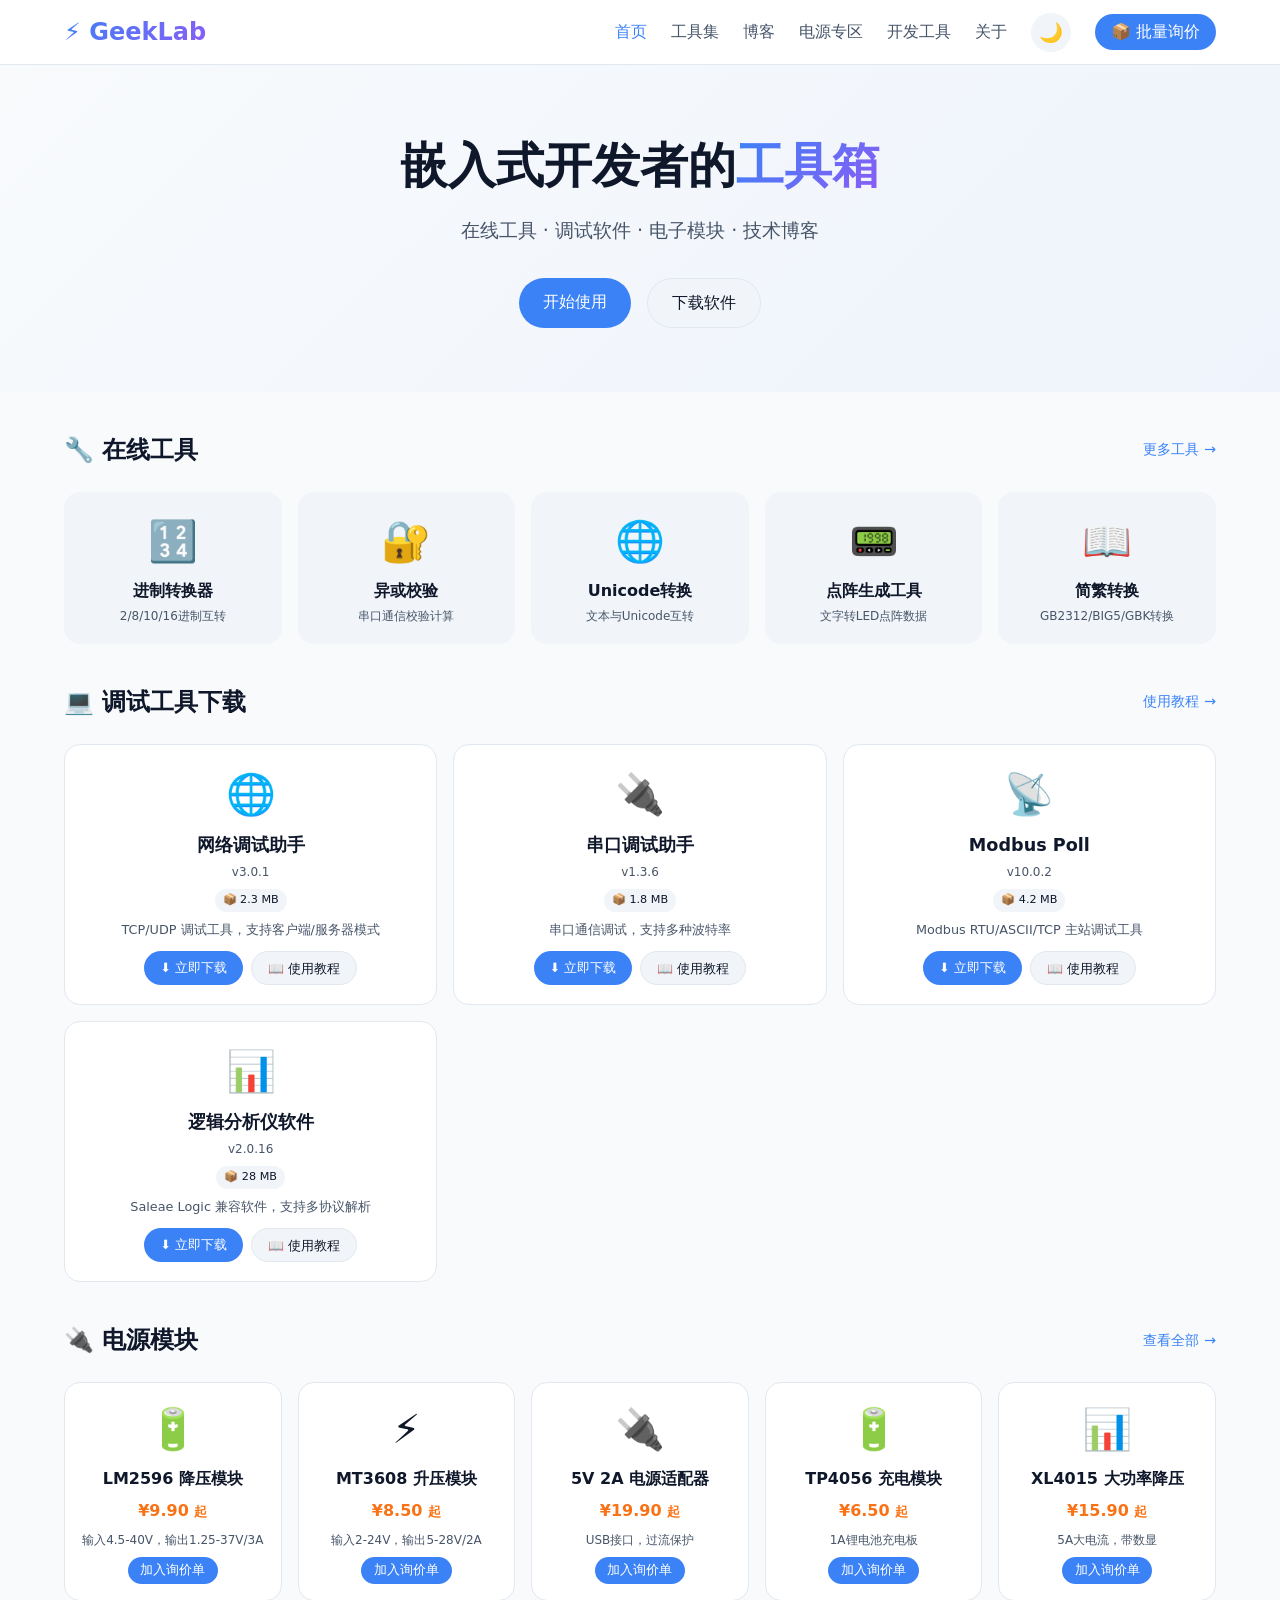
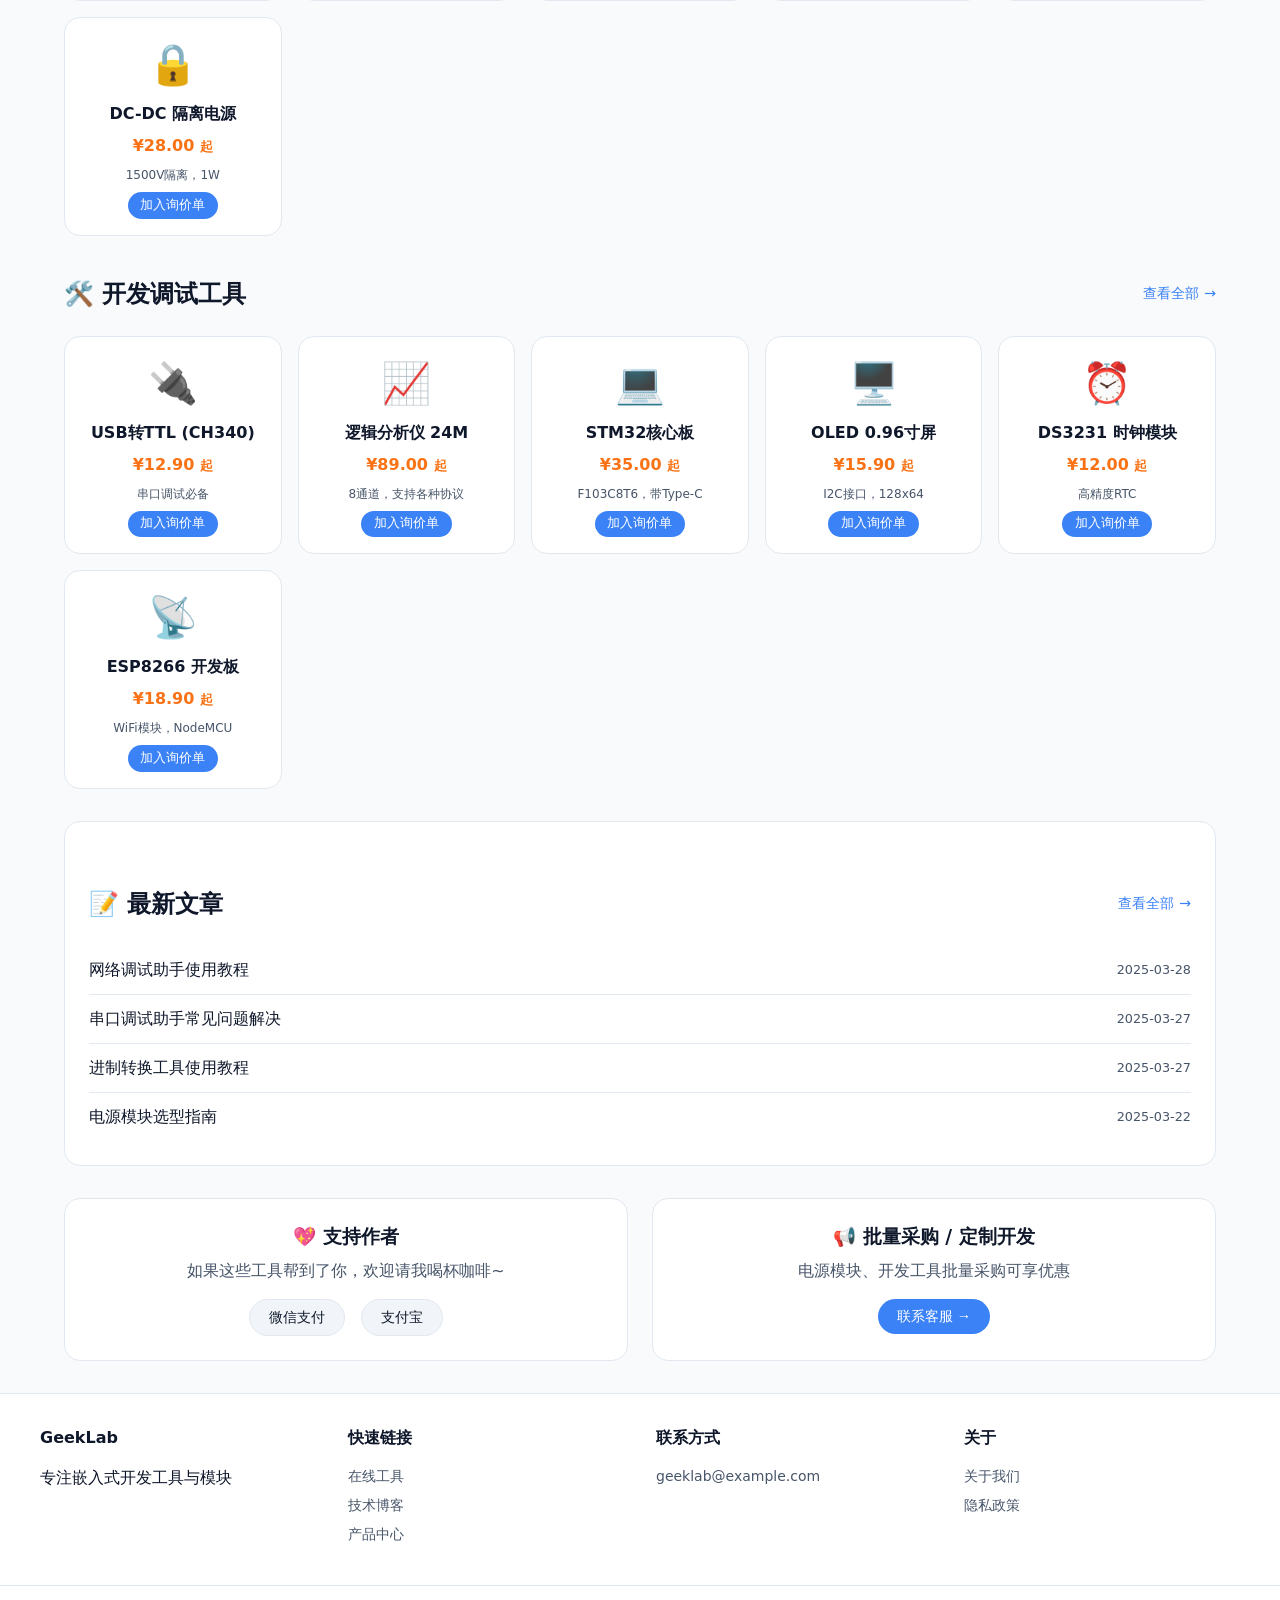
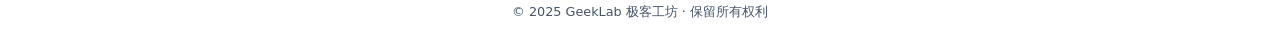
==== index.html @ 081d5b80 "提交dome网站" ====
<!DOCTYPE html>
<html lang="zh-CN">
<head>
    <meta charset="UTF-8">
    <meta name="viewport" content="width=device-width, initial-scale=1.0, viewport-fit=cover">
    <meta name="description" content="GeekLab极客工坊 - 嵌入式开发者的工具箱，提供在线转换工具、调试软件下载、电子模块销售">
    <meta name="keywords" content="嵌入式,开发工具,串口调试,进制转换,电源模块,STM32">
    <meta name="author" content="GeekLab">
    <title>GeekLab极客工坊 | 嵌入式开发工具与商城</title>
    <link rel="icon" type="image/svg+xml" href="assets/images/logo.svg">
    <link rel="stylesheet" href="assets/css/style.css">
</head>
<body>
    <div class="navbar">
        <div class="container nav-content">
            <div class="logo">⚡ GeekLab</div>
            <div class="nav-links">
                <a href="index.html" class="active">首页</a>
                <a href="tools/hex-converter.html">工具集</a>
                <a href="blog/index.html">博客</a>
                <a href="#products">电源专区</a>
                <a href="#dev-tools">开发工具</a>
                <a href="#about">关于</a>
                <button class="theme-toggle" id="themeToggle" aria-label="切换主题">🌙</button>
                <a href="#" class="sponsor-btn" id="inquiryBtn">📦 批量询价</a>
            </div>
            <button class="mobile-menu-btn" id="mobileMenuBtn" aria-label="菜单">☰</button>
        </div>
    </div>

    <main>
        <!-- Hero 区域 -->
        <section class="hero">
            <div class="container hero-content">
                <h1>嵌入式开发者的<span class="gradient-text">工具箱</span></h1>
                <p>在线工具 · 调试软件 · 电子模块 · 技术博客</p>
                <div class="hero-buttons">
                    <a href="#tools" class="btn-primary">开始使用</a>
                    <a href="#downloads" class="btn-secondary">下载软件</a>
                </div>
            </div>
        </section>

        <div class="container">
            <!-- 在线工具模块 -->
            <section id="tools">
                <div class="section-title">
                    <h2>🔧 在线工具</h2>
                    <a href="tools/hex-converter.html" class="section-link">更多工具 →</a>
                </div>
                <div class="tools-grid">
                    <a href="tools/hex-converter.html" class="tool-card">
                        <div class="tool-icon">🔢</div>
                        <div class="tool-name">进制转换器</div>
                        <div class="tool-desc">2/8/10/16进制互转</div>
                    </a>
                    <a href="tools/xor-check.html" class="tool-card">
                        <div class="tool-icon">🔐</div>
                        <div class="tool-name">异或校验</div>
                        <div class="tool-desc">串口通信校验计算</div>
                    </a>
                    <a href="tools/unicode.html" class="tool-card">
                        <div class="tool-icon">🌐</div>
                        <div class="tool-name">Unicode转换</div>
                        <div class="tool-desc">文本与Unicode互转</div>
                    </a>
                    <a href="tools/dot-matrix.html" class="tool-card">
                        <div class="tool-icon">📟</div>
                        <div class="tool-name">点阵生成工具</div>
                        <div class="tool-desc">文字转LED点阵数据</div>
                    </a>
                    <a href="tools/chinese-conv.html" class="tool-card">
                        <div class="tool-icon">📖</div>
                        <div class="tool-name">简繁转换</div>
                        <div class="tool-desc">GB2312/BIG5/GBK转换</div>
                    </a>
                </div>
            </section>

            <!-- 调试工具下载模块 -->
            <section id="downloads">
                <div class="section-title">
                    <h2>💻 调试工具下载</h2>
                    <a href="tutorial/index.html" class="section-link">使用教程 →</a>
                </div>
                <div class="download-grid" id="downloadTools"></div>
            </section>

            <!-- 电源模块 -->
            <section id="products">
                <div class="section-title">
                    <h2>🔌 电源模块</h2>
                    <a href="#" class="section-link">查看全部 →</a>
                </div>
                <div class="products-grid" id="powerProducts"></div>
            </section>

            <!-- 开发工具 -->
            <section id="dev-tools">
                <div class="section-title">
                    <h2>🛠️ 开发调试工具</h2>
                    <a href="#" class="section-link">查看全部 →</a>
                </div>
                <div class="products-grid" id="devProducts"></div>
            </section>

            <!-- 最新博客 -->
            <section class="blog-list">
                <div class="section-title">
                    <h2>📝 最新文章</h2>
                    <a href="blog/index.html" class="section-link">查看全部 →</a>
                </div>
                <div id="blogList"></div>
            </section>

            <!-- 打赏 + 批量采购 -->
            <div class="action-row">
                <div class="card">
                    <h3>💖 支持作者</h3>
                    <p>如果这些工具帮到了你，欢迎请我喝杯咖啡~</p>
                    <div class="donate-buttons">
                        <button class="donate-btn" id="wechatBtn">微信支付</button>
                        <button class="donate-btn" id="alipayBtn">支付宝</button>
                    </div>
                </div>
                <div class="card">
                    <h3>📢 批量采购 / 定制开发</h3>
                    <p>电源模块、开发工具批量采购可享优惠</p>
                    <button id="batchInquiryBtn" class="ad-btn">联系客服 →</button>
                </div>
            </div>
        </div>
    </main>

    <footer>
        <div class="container footer-content">
            <div class="footer-section">
                <h4>GeekLab</h4>
                <p>专注嵌入式开发工具与模块</p>
            </div>
            <div class="footer-section">
                <h4>快速链接</h4>
                <a href="tools/index.html">在线工具</a>
                <a href="blog/index.html">技术博客</a>
                <a href="#products">产品中心</a>
            </div>
            <div class="footer-section">
                <h4>联系方式</h4>
                <a href="mailto:geeklab@example.com">geeklab@example.com</a>
            </div>
            <div class="footer-section">
                <h4>关于</h4>
                <a href="#">关于我们</a>
                <a href="#">隐私政策</a>
            </div>
        </div>
        <div class="footer-bottom">
            <div class="container">
                © 2025 GeekLab 极客工坊 · 保留所有权利
            </div>
        </div>
    </footer>

    <!-- 询价弹窗 -->
    <div id="inquiryModal" class="modal">
        <div class="modal-content">
            <h3>📋 批量采购询价</h3>
            <input type="text" id="inquiryName" placeholder="您的姓名 / 公司">
            <input type="email" id="inquiryEmail" placeholder="电子邮箱">
            <textarea id="inquiryMsg" rows="3" placeholder="请说明需求（产品名称、数量等）"></textarea>
            <div class="modal-buttons">
                <button id="submitInquiry">提交询价</button>
                <button id="closeModal" class="secondary">取消</button>
            </div>
        </div>
    </div>

    <!-- 打赏弹窗 -->
    <div id="donateModal" class="modal">
        <div class="modal-content donate-modal">
            <h3>☕ 感谢支持</h3>
            <p>扫描下方二维码，请作者喝杯咖啡~</p>
            <div class="qr-codes">
                <div class="qr-item">
                    <div class="qr-placeholder" id="wechatQR">微信收款码</div>
                    <span>微信支付</span>
                </div>
                <div class="qr-item">
                    <div class="qr-placeholder" id="alipayQR">支付宝收款码</div>
                    <span>支付宝</span>
                </div>
            </div>
            <button id="closeDonateModal" class="close-btn">关闭</button>
        </div>
    </div>

    <script src="assets/js/main.js"></script>
</body>
</html>
---- assets/css/style.css ----
/* ========================================
   GeekLab 全局样式
   ======================================== */

/* CSS 变量定义 */
:root {
    --bg-color: #f8fafc;
    --card-bg: #ffffff;
    --text-primary: #0f172a;
    --text-secondary: #475569;
    --border-color: #e2e8f0;
    --primary: #3b82f6;
    --primary-hover: #2563eb;
    --tool-bg: #f1f5f9;
    --tool-hover: #e2e8f0;
    --price-color: #f97316;
    --success: #10b981;
    --warning: #f59e0b;
    --danger: #ef4444;
    --shadow-sm: 0 1px 2px 0 rgb(0 0 0 / 0.05);
    --shadow-md: 0 4px 6px -1px rgb(0 0 0 / 0.1);
    --shadow-lg: 0 10px 15px -3px rgb(0 0 0 / 0.1);
}

[data-theme="dark"] {
    --bg-color: #0f172a;
    --card-bg: #1e293b;
    --text-primary: #f1f5f9;
    --text-secondary: #94a3b8;
    --border-color: #334155;
    --tool-bg: #334155;
    --tool-hover: #475569;
}

/* 重置样式 */
* {
    margin: 0;
    padding: 0;
    box-sizing: border-box;
}

body {
    font-family: system-ui, -apple-system, 'Segoe UI', Roboto, 'Helvetica Neue', sans-serif;
    background: var(--bg-color);
    color: var(--text-primary);
    line-height: 1.5;
    transition: background 0.3s, color 0.3s;
}

.container {
    max-width: 1200px;
    margin: 0 auto;
    padding: 0 1.5rem;
}

/* ========================================
   导航栏
   ======================================== */
.navbar {
    background: var(--card-bg);
    border-bottom: 1px solid var(--border-color);
    position: sticky;
    top: 0;
    z-index: 100;
    backdrop-filter: blur(10px);
    background: rgba(255, 255, 255, 0.9);
}

[data-theme="dark"] .navbar {
    background: rgba(30, 41, 59, 0.9);
}

.nav-content {
    display: flex;
    justify-content: space-between;
    align-items: center;
    height: 64px;
}

.logo {
    font-size: 1.5rem;
    font-weight: 700;
    background: linear-gradient(135deg, var(--primary), #8b5cf6);
    -webkit-background-clip: text;
    background-clip: text;
    color: transparent;
}

.nav-links {
    display: flex;
    gap: 1.5rem;
    align-items: center;
}

.nav-links a {
    text-decoration: none;
    color: var(--text-secondary);
    transition: color 0.2s;
}

.nav-links a:hover,
.nav-links a.active {
    color: var(--primary);
}

.theme-toggle {
    background: var(--tool-bg);
    border: none;
    padding: 0.5rem;
    border-radius: 2rem;
    cursor: pointer;
    font-size: 1.2rem;
    transition: all 0.2s;
}

.sponsor-btn {
    background: var(--primary);
    color: white !important;
    padding: 0.4rem 1rem;
    border-radius: 2rem;
}

.mobile-menu-btn {
    display: none;
    background: none;
    border: none;
    font-size: 1.5rem;
    cursor: pointer;
    color: var(--text-primary);
}

/* ========================================
   Hero 区域
   ======================================== */
.hero {
    padding: 4rem 0;
    text-align: center;
    background: linear-gradient(135deg, var(--bg-color) 0%, rgba(59, 130, 246, 0.05) 100%);
}

.hero h1 {
    font-size: 3rem;
    margin-bottom: 1rem;
}

.gradient-text {
    background: linear-gradient(135deg, var(--primary), #8b5cf6);
    -webkit-background-clip: text;
    background-clip: text;
    color: transparent;
}

.hero p {
    font-size: 1.2rem;
    color: var(--text-secondary);
    margin-bottom: 2rem;
}

.hero-buttons {
    display: flex;
    gap: 1rem;
    justify-content: center;
}

.btn-primary, .btn-secondary {
    padding: 0.75rem 1.5rem;
    border-radius: 2rem;
    text-decoration: none;
    font-weight: 500;
    transition: all 0.2s;
}

.btn-primary {
    background: var(--primary);
    color: white;
}

.btn-primary:hover {
    background: var(--primary-hover);
    transform: translateY(-2px);
}

.btn-secondary {
    background: var(--tool-bg);
    color: var(--text-primary);
    border: 1px solid var(--border-color);
}

.btn-secondary:hover {
    background: var(--tool-hover);
    transform: translateY(-2px);
}

/* ========================================
   通用组件
   ======================================== */
.section-title {
    display: flex;
    justify-content: space-between;
    align-items: center;
    margin: 2.5rem 0 1.5rem;
}

.section-title h2 {
    font-size: 1.5rem;
    font-weight: 600;
}

.section-link {
    font-size: 0.9rem;
    color: var(--primary);
    text-decoration: none;
}

/* 工具网格 */
.tools-grid {
    display: grid;
    grid-template-columns: repeat(auto-fill, minmax(200px, 1fr));
    gap: 1rem;
    margin-bottom: 2rem;
}

.tool-card {
    background: var(--tool-bg);
    padding: 1.2rem;
    border-radius: 1rem;
    text-align: center;
    transition: all 0.2s;
    text-decoration: none;
    color: var(--text-primary);
    display: block;
}

.tool-card:hover {
    background: var(--tool-hover);
    transform: translateY(-2px);
    box-shadow: var(--shadow-md);
}

.tool-icon {
    font-size: 2.5rem;
    margin-bottom: 0.5rem;
}

.tool-name {
    font-weight: 600;
    margin-bottom: 0.25rem;
}

.tool-desc {
    font-size: 0.75rem;
    color: var(--text-secondary);
}

/* 下载网格 */
.download-grid {
    display: grid;
    grid-template-columns: repeat(auto-fill, minmax(280px, 1fr));
    gap: 1rem;
    margin-bottom: 2rem;
}

.download-card {
    background: var(--card-bg);
    border: 1px solid var(--border-color);
    padding: 1.2rem;
    border-radius: 1rem;
    text-align: center;
    transition: all 0.2s;
}

.download-card:hover {
    transform: translateY(-2px);
    box-shadow: var(--shadow-md);
}

.download-icon {
    font-size: 2.5rem;
    margin-bottom: 0.5rem;
}

.download-name {
    font-weight: 600;
    font-size: 1.1rem;
    margin-bottom: 0.25rem;
}

.download-version {
    font-size: 0.75rem;
    color: var(--text-secondary);
}

.download-size {
    font-size: 0.7rem;
    background: var(--tool-bg);
    display: inline-block;
    padding: 0.2rem 0.5rem;
    border-radius: 1rem;
    margin: 0.5rem 0;
}

.download-desc {
    font-size: 0.8rem;
    color: var(--text-secondary);
    margin-bottom: 0.75rem;
}

.btn-group {
    display: flex;
    gap: 0.5rem;
    justify-content: center;
}

.download-btn, .tutorial-btn {
    padding: 0.4rem 1rem;
    border-radius: 1.5rem;
    text-decoration: none;
    font-size: 0.8rem;
    transition: all 0.2s;
}

.download-btn {
    background: var(--primary);
    color: white;
}

.tutorial-btn {
    background: var(--tool-bg);
    color: var(--text-primary);
    border: 1px solid var(--border-color);
}

/* 商品网格 */
.products-grid {
    display: grid;
    grid-template-columns: repeat(auto-fill, minmax(200px, 1fr));
    gap: 1rem;
    margin-bottom: 2rem;
}

.product-card {
    background: var(--card-bg);
    border: 1px solid var(--border-color);
    padding: 1rem;
    border-radius: 1rem;
    text-align: center;
    transition: all 0.2s;
}

.product-card:hover {
    transform: translateY(-2px);
    box-shadow: var(--shadow-md);
}

.product-img {
    font-size: 2.5rem;
    margin-bottom: 0.5rem;
}

.product-name {
    font-weight: 600;
    margin-bottom: 0.25rem;
}

.product-price {
    color: var(--price-color);
    font-weight: 600;
    margin: 0.5rem 0;
}

.buy-btn {
    background: var(--primary);
    color: white;
    border: none;
    padding: 0.3rem 0.8rem;
    border-radius: 1.5rem;
    cursor: pointer;
    font-size: 0.8rem;
    margin-top: 0.5rem;
    transition: all 0.2s;
}

.buy-btn:hover {
    background: var(--primary-hover);
}

/* 博客列表 */
.blog-list {
    background: var(--card-bg);
    border-radius: 1rem;
    padding: 1.5rem;
    border: 1px solid var(--border-color);
    margin-bottom: 2rem;
}

.blog-item {
    display: flex;
    justify-content: space-between;
    align-items: center;
    padding: 0.75rem 0;
    border-bottom: 1px solid var(--border-color);
    text-decoration: none;
    color: var(--text-primary);
}

.blog-item:last-child {
    border-bottom: none;
}

.blog-item:hover .blog-title {
    color: var(--primary);
}

.blog-title {
    font-weight: 500;
}

.blog-date {
    font-size: 0.8rem;
    color: var(--text-secondary);
}

/* 双栏布局 */
.action-row {
    display: grid;
    grid-template-columns: 1fr 1fr;
    gap: 1.5rem;
    margin-bottom: 2rem;
}

.card {
    background: var(--card-bg);
    border-radius: 1rem;
    padding: 1.5rem;
    border: 1px solid var(--border-color);
    text-align: center;
}

.card h3 {
    margin-bottom: 0.5rem;
}

.card p {
    color: var(--text-secondary);
    margin-bottom: 1rem;
}

.donate-buttons {
    display: flex;
    gap: 1rem;
    justify-content: center;
}

.donate-btn, .ad-btn {
    padding: 0.5rem 1.2rem;
    border-radius: 2rem;
    cursor: pointer;
    font-size: 0.9rem;
    transition: all 0.2s;
}

.donate-btn {
    background: var(--tool-bg);
    border: 1px solid var(--border-color);
    color: var(--text-primary);
}

.ad-btn {
    background: var(--primary);
    border: none;
    color: white;
}

/* 页脚 */
footer {
    background: var(--card-bg);
    border-top: 1px solid var(--border-color);
    margin-top: 2rem;
}

.footer-content {
    display: grid;
    grid-template-columns: repeat(auto-fit, minmax(200px, 1fr));
    gap: 2rem;
    padding: 2rem 0;
}

.footer-section h4 {
    margin-bottom: 1rem;
    font-size: 1rem;
}

.footer-section a {
    display: block;
    color: var(--text-secondary);
    text-decoration: none;
    margin-bottom: 0.5rem;
    font-size: 0.875rem;
}

.footer-section a:hover {
    color: var(--primary);
}

.footer-bottom {
    border-top: 1px solid var(--border-color);
    padding: 1rem 0;
    text-align: center;
    font-size: 0.8rem;
    color: var(--text-secondary);
}

/* 模态框 */
.modal {
    display: none;
    position: fixed;
    top: 0;
    left: 0;
    width: 100%;
    height: 100%;
    background: rgba(0, 0, 0, 0.5);
    z-index: 1000;
    justify-content: center;
    align-items: center;
}

.modal-content {
    background: var(--card-bg);
    border-radius: 1rem;
    padding: 1.5rem;
    max-width: 500px;
    width: 90%;
    border: 1px solid var(--border-color);
}

.modal-content h3 {
    margin-bottom: 1rem;
}

.modal-content input,
.modal-content textarea {
    width: 100%;
    padding: 0.6rem;
    margin: 0.5rem 0;
    background: var(--tool-bg);
    border: 1px solid var(--border-color);
    border-radius: 0.5rem;
    color: var(--text-primary);
    font-family: inherit;
}

.modal-content textarea {
    resize: vertical;
}

.modal-buttons {
    display: flex;
    gap: 1rem;
    margin-top: 1rem;
}

.modal-buttons button {
    flex: 1;
    padding: 0.6rem;
    border-radius: 0.5rem;
    cursor: pointer;
    font-size: 0.9rem;
    transition: all 0.2s;
}

.modal-buttons button:first-child {
    background: var(--primary);
    border: none;
    color: white;
}

.modal-buttons button.secondary {
    background: var(--tool-bg);
    border: 1px solid var(--border-color);
    color: var(--text-primary);
}

.donate-modal {
    text-align: center;
}

.qr-codes {
    display: flex;
    justify-content: center;
    gap: 2rem;
    margin: 1.5rem 0;
}

.qr-item {
    text-align: center;
}

.qr-placeholder {
    width: 150px;
    height: 150px;
    background: var(--tool-bg);
    border-radius: 0.5rem;
    display: flex;
    align-items: center;
    justify-content: center;
    margin-bottom: 0.5rem;
    font-size: 0.8rem;
    color: var(--text-secondary);
}

.close-btn {
    background: var(--tool-bg);
    border: 1px solid var(--border-color);
    padding: 0.5rem 1.5rem;
    border-radius: 2rem;
    cursor: pointer;
}

/* 响应式设计 */
@media (max-width: 768px) {
    .nav-links {
        display: none;
        position: absolute;
        top: 64px;
        left: 0;
        right: 0;
        background: var(--card-bg);
        flex-direction: column;
        padding: 1rem;
        border-bottom: 1px solid var(--border-color);
        gap: 1rem;
    }
    
    .nav-links.active {
        display: flex;
    }
    
    .mobile-menu-btn {
        display: block;
    }
    
    .hero h1 {
        font-size: 2rem;
    }
    
    .hero p {
        font-size: 1rem;
    }
    
    .hero-buttons {
        flex-direction: column;
        align-items: center;
    }
    
    .action-row {
        grid-template-columns: 1fr;
    }
    
    .tools-grid,
    .products-grid,
    .download-grid {
        grid-template-columns: repeat(2, 1fr);
    }
    
    .blog-item {
        flex-direction: column;
        align-items: flex-start;
        gap: 0.25rem;
    }
}

@media (max-width: 480px) {
    .container {
        padding: 0 1rem;
    }
    
    .tools-grid,
    .products-grid,
    .download-grid {
        grid-template-columns: 1fr;
    }
}

/* 工具页面通用样式 */
.tool-container {
    max-width: 800px;
    margin: 2rem auto;
    padding: 0 1rem;
}

.tool-card-large {
    background: var(--card-bg);
    border: 1px solid var(--border-color);
    border-radius: 1rem;
    padding: 2rem;
}

.tool-title {
    font-size: 1.5rem;
    margin-bottom: 1rem;
    text-align: center;
}

.back-link {
    display: inline-block;
    margin-bottom: 1rem;
    color: var(--primary);
    text-decoration: none;
}

.input-group {
    margin-bottom: 1rem;
}

.input-group label {
    display: block;
    margin-bottom: 0.25rem;
    font-weight: 500;
}

.input-group input,
.input-group select,
.input-group textarea {
    width: 100%;
    padding: 0.6rem;
    background: var(--tool-bg);
    border: 1px solid var(--border-color);
    border-radius: 0.5rem;
    color: var(--text-primary);
    font-family: monospace;
}

.result-area {
    background: var(--tool-bg);
    border-radius: 0.5rem;
    padding: 1rem;
    margin: 1rem 0;
    font-family: monospace;
    white-space: pre-wrap;
    word-break: break-all;
}

.result-line {
    margin: 0.25rem 0;
}

.btn-copy {
    background: var(--primary);
    color: white;
    border: none;
    padding: 0.3rem 0.8rem;
    border-radius: 0.3rem;
    cursor: pointer;
    font-size: 0.8rem;
    margin-right: 0.5rem;
}

.error-message {
    color: var(--danger);
    font-size: 0.8rem;
    margin-top: 0.25rem;
}
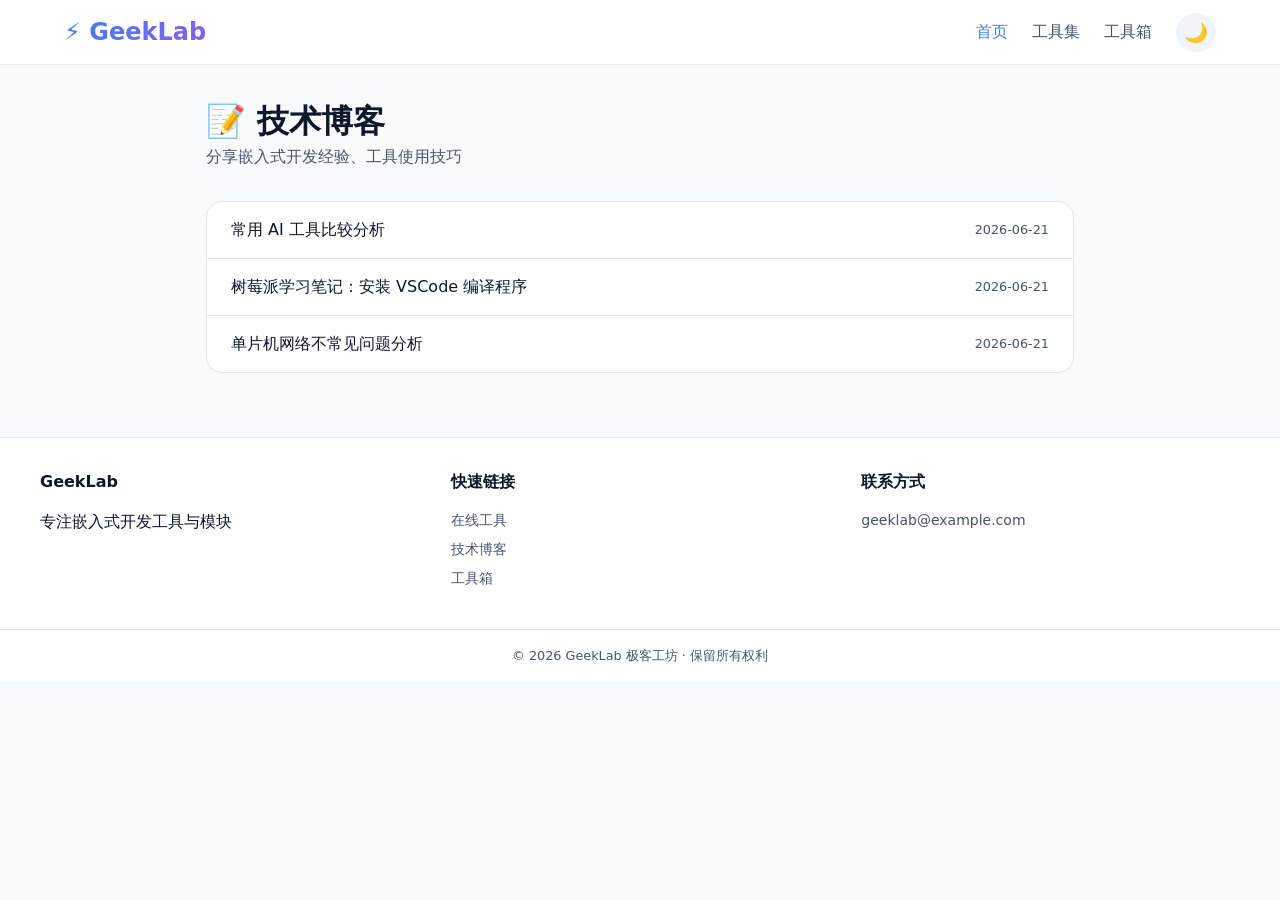
==== commit e5e003bc: "修改网页" ====
--- a/index.html
+++ b/index.html
@@ -3,12 +3,24 @@
 <head>
     <meta charset="UTF-8">
     <meta name="viewport" content="width=device-width, initial-scale=1.0, viewport-fit=cover">
-    <meta name="description" content="GeekLab极客工坊 - 嵌入式开发者的工具箱，提供在线转换工具、调试软件下载、电子模块销售">
-    <meta name="keywords" content="嵌入式,开发工具,串口调试,进制转换,电源模块,STM32">
+    <meta name="description" content="GeekLab极客工坊 - 嵌入式开发技术博客，分享开发经验与工具使用技巧">
+    <meta name="keywords" content="嵌入式,开发工具,技术博客,AI编程,树莓派,单片机">
     <meta name="author" content="GeekLab">
-    <title>GeekLab极客工坊 | 嵌入式开发工具与商城</title>
+    <title>GeekLab极客工坊 | 技术博客</title>
     <link rel="icon" type="image/svg+xml" href="assets/images/logo.svg">
     <link rel="stylesheet" href="assets/css/style.css">
+    <style>
+        .blog-container { max-width: 900px; margin: 2rem auto; padding: 0 1rem; }
+        .blog-list-page { background: var(--card-bg); border: 1px solid var(--border-color); border-radius: 1rem; overflow: hidden; }
+        .blog-item { display: flex; justify-content: space-between; align-items: center; padding: 1rem 1.5rem; border-bottom: 1px solid var(--border-color); text-decoration: none; color: var(--text-primary); transition: background 0.2s; }
+        .blog-item:last-child { border-bottom: none; }
+        .blog-item:hover { background: var(--tool-bg); }
+        .blog-title { font-weight: 500; }
+        .blog-date { color: var(--text-secondary); font-size: 0.8rem; }
+        .pagination { display: flex; justify-content: center; gap: 0.5rem; margin-top: 2rem; }
+        .page-btn { padding: 0.5rem 1rem; background: var(--tool-bg); border: 1px solid var(--border-color); border-radius: 0.5rem; text-decoration: none; color: var(--text-primary); }
+        .page-btn.active { background: var(--primary); color: white; border-color: var(--primary); }
+    </style>
 </head>
 <body>
     <div class="navbar">
@@ -17,120 +29,21 @@
             <div class="nav-links">
                 <a href="index.html" class="active">首页</a>
                 <a href="tools/hex-converter.html">工具集</a>
-                <a href="blog/index.html">博客</a>
-                <a href="#products">电源专区</a>
-                <a href="#dev-tools">开发工具</a>
-                <a href="#about">关于</a>
+                <a href="tools.html">工具箱</a>
                 <button class="theme-toggle" id="themeToggle" aria-label="切换主题">🌙</button>
-                <a href="#" class="sponsor-btn" id="inquiryBtn">📦 批量询价</a>
             </div>
             <button class="mobile-menu-btn" id="mobileMenuBtn" aria-label="菜单">☰</button>
         </div>
     </div>
 
-    <main>
-        <!-- Hero 区域 -->
-        <section class="hero">
-            <div class="container hero-content">
-                <h1>嵌入式开发者的<span class="gradient-text">工具箱</span></h1>
-                <p>在线工具 · 调试软件 · 电子模块 · 技术博客</p>
-                <div class="hero-buttons">
-                    <a href="#tools" class="btn-primary">开始使用</a>
-                    <a href="#downloads" class="btn-secondary">下载软件</a>
-                </div>
-            </div>
-        </section>
+    <div class="blog-container">
+        <h1>📝 技术博客</h1>
+        <p style="color:var(--text-secondary); margin-bottom:2rem;">分享嵌入式开发经验、工具使用技巧</p>
 
-        <div class="container">
-            <!-- 在线工具模块 -->
-            <section id="tools">
-                <div class="section-title">
-                    <h2>🔧 在线工具</h2>
-                    <a href="tools/hex-converter.html" class="section-link">更多工具 →</a>
-                </div>
-                <div class="tools-grid">
-                    <a href="tools/hex-converter.html" class="tool-card">
-                        <div class="tool-icon">🔢</div>
-                        <div class="tool-name">进制转换器</div>
-                        <div class="tool-desc">2/8/10/16进制互转</div>
-                    </a>
-                    <a href="tools/xor-check.html" class="tool-card">
-                        <div class="tool-icon">🔐</div>
-                        <div class="tool-name">异或校验</div>
-                        <div class="tool-desc">串口通信校验计算</div>
-                    </a>
-                    <a href="tools/unicode.html" class="tool-card">
-                        <div class="tool-icon">🌐</div>
-                        <div class="tool-name">Unicode转换</div>
-                        <div class="tool-desc">文本与Unicode互转</div>
-                    </a>
-                    <a href="tools/dot-matrix.html" class="tool-card">
-                        <div class="tool-icon">📟</div>
-                        <div class="tool-name">点阵生成工具</div>
-                        <div class="tool-desc">文字转LED点阵数据</div>
-                    </a>
-                    <a href="tools/chinese-conv.html" class="tool-card">
-                        <div class="tool-icon">📖</div>
-                        <div class="tool-name">简繁转换</div>
-                        <div class="tool-desc">GB2312/BIG5/GBK转换</div>
-                    </a>
-                </div>
-            </section>
+        <div class="blog-list-page" id="blogList"></div>
 
-            <!-- 调试工具下载模块 -->
-            <section id="downloads">
-                <div class="section-title">
-                    <h2>💻 调试工具下载</h2>
-                    <a href="tutorial/index.html" class="section-link">使用教程 →</a>
-                </div>
-                <div class="download-grid" id="downloadTools"></div>
-            </section>
-
-            <!-- 电源模块 -->
-            <section id="products">
-                <div class="section-title">
-                    <h2>🔌 电源模块</h2>
-                    <a href="#" class="section-link">查看全部 →</a>
-                </div>
-                <div class="products-grid" id="powerProducts"></div>
-            </section>
-
-            <!-- 开发工具 -->
-            <section id="dev-tools">
-                <div class="section-title">
-                    <h2>🛠️ 开发调试工具</h2>
-                    <a href="#" class="section-link">查看全部 →</a>
-                </div>
-                <div class="products-grid" id="devProducts"></div>
-            </section>
-
-            <!-- 最新博客 -->
-            <section class="blog-list">
-                <div class="section-title">
-                    <h2>📝 最新文章</h2>
-                    <a href="blog/index.html" class="section-link">查看全部 →</a>
-                </div>
-                <div id="blogList"></div>
-            </section>
-
-            <!-- 打赏 + 批量采购 -->
-            <div class="action-row">
-                <div class="card">
-                    <h3>💖 支持作者</h3>
-                    <p>如果这些工具帮到了你，欢迎请我喝杯咖啡~</p>
-                    <div class="donate-buttons">
-                        <button class="donate-btn" id="wechatBtn">微信支付</button>
-                        <button class="donate-btn" id="alipayBtn">支付宝</button>
-                    </div>
-                </div>
-                <div class="card">
-                    <h3>📢 批量采购 / 定制开发</h3>
-                    <p>电源模块、开发工具批量采购可享优惠</p>
-                    <button id="batchInquiryBtn" class="ad-btn">联系客服 →</button>
-                </div>
-            </div>
-        </div>
-    </main>
+        <div class="pagination" id="pagination"></div>
+    </div>
 
     <footer>
         <div class="container footer-content">
@@ -140,60 +53,74 @@
             </div>
             <div class="footer-section">
                 <h4>快速链接</h4>
-                <a href="tools/index.html">在线工具</a>
-                <a href="blog/index.html">技术博客</a>
-                <a href="#products">产品中心</a>
+                <a href="tools/hex-converter.html">在线工具</a>
+                <a href="index.html">技术博客</a>
+                <a href="tools.html">工具箱</a>
             </div>
             <div class="footer-section">
                 <h4>联系方式</h4>
                 <a href="mailto:geeklab@example.com">geeklab@example.com</a>
             </div>
-            <div class="footer-section">
-                <h4>关于</h4>
-                <a href="#">关于我们</a>
-                <a href="#">隐私政策</a>
-            </div>
         </div>
         <div class="footer-bottom">
             <div class="container">
-                © 2025 GeekLab 极客工坊 · 保留所有权利
+                © 2026 GeekLab 极客工坊 · 保留所有权利
             </div>
         </div>
     </footer>
 
-    <!-- 询价弹窗 -->
-    <div id="inquiryModal" class="modal">
-        <div class="modal-content">
-            <h3>📋 批量采购询价</h3>
-            <input type="text" id="inquiryName" placeholder="您的姓名 / 公司">
-            <input type="email" id="inquiryEmail" placeholder="电子邮箱">
-            <textarea id="inquiryMsg" rows="3" placeholder="请说明需求（产品名称、数量等）"></textarea>
-            <div class="modal-buttons">
-                <button id="submitInquiry">提交询价</button>
-                <button id="closeModal" class="secondary">取消</button>
-            </div>
-        </div>
-    </div>
+    <script src="assets/js/main.js"></script>
+    <script>
+        const blogPosts = [
+            { title: "常用 AI 工具比较分析", date: "2026-06-21", url: "blog/posts/ai-debug-tools.html", category: "工具教程" },
+            { title: "树莓派学习笔记：安装 VSCode 编译程序", date: "2026-06-21", url: "blog/posts/raspberry-pi-notes.html", category: "硬件开发" },
+            { title: "单片机网络不常见问题分析", date: "2026-06-21", url: "blog/posts/mcu-network-issues.html", category: "编程技术" }
+        ];
 
-    <!-- 打赏弹窗 -->
-    <div id="donateModal" class="modal">
-        <div class="modal-content donate-modal">
-            <h3>☕ 感谢支持</h3>
-            <p>扫描下方二维码，请作者喝杯咖啡~</p>
-            <div class="qr-codes">
-                <div class="qr-item">
-                    <div class="qr-placeholder" id="wechatQR">微信收款码</div>
-                    <span>微信支付</span>
-                </div>
-                <div class="qr-item">
-                    <div class="qr-placeholder" id="alipayQR">支付宝收款码</div>
-                    <span>支付宝</span>
-                </div>
-            </div>
-            <button id="closeDonateModal" class="close-btn">关闭</button>
-        </div>
-    </div>
+        const postsPerPage = 5;
+        let currentPage = 1;
 
-    <script src="assets/js/main.js"></script>
+        function renderBlogList() {
+            const start = (currentPage - 1) * postsPerPage;
+            const end = start + postsPerPage;
+            const pagePosts = blogPosts.slice(start, end);
+
+            const container = document.getElementById('blogList');
+            container.innerHTML = pagePosts.map(post => `
+                <a href="${post.url}" class="blog-item">
+                    <span class="blog-title">${post.title}</span>
+                    <span class="blog-date">${post.date}</span>
+                </a>
+            `).join('');
+
+            renderPagination();
+        }
+
+        function renderPagination() {
+            const totalPages = Math.ceil(blogPosts.length / postsPerPage);
+            const container = document.getElementById('pagination');
+            if (totalPages <= 1) {
+                container.innerHTML = '';
+                return;
+            }
+
+            let html = '';
+            for (let i = 1; i <= totalPages; i++) {
+                html += `<a href="#" class="page-btn ${i === currentPage ? 'active' : ''}" data-page="${i}">${i}</a>`;
+            }
+            container.innerHTML = html;
+
+            document.querySelectorAll('.page-btn').forEach(btn => {
+                btn.addEventListener('click', (e) => {
+                    e.preventDefault();
+                    currentPage = parseInt(btn.getAttribute('data-page'));
+                    renderBlogList();
+                    window.scrollTo(0, 0);
+                });
+            });
+        }
+
+        renderBlogList();
+    </script>
 </body>
-</html>+</html>
--- a/assets/css/style.css
+++ b/assets/css/style.css
@@ -592,20 +592,24 @@
 }
 
 .qr-item {
-    text-align: center;
-}
-
-.qr-placeholder {
+    display: flex;
+    flex-direction: column;
+    align-items: center;
+    text-align: center;
+}
+
+.qr-code {
+    display: block;
     width: 150px;
     height: 150px;
+    object-fit: contain;
     background: var(--tool-bg);
     border-radius: 0.5rem;
-    display: flex;
-    align-items: center;
-    justify-content: center;
     margin-bottom: 0.5rem;
-    font-size: 0.8rem;
-    color: var(--text-secondary);
+}
+
+.qr-item span {
+    display: block;
 }
 
 .close-btn {
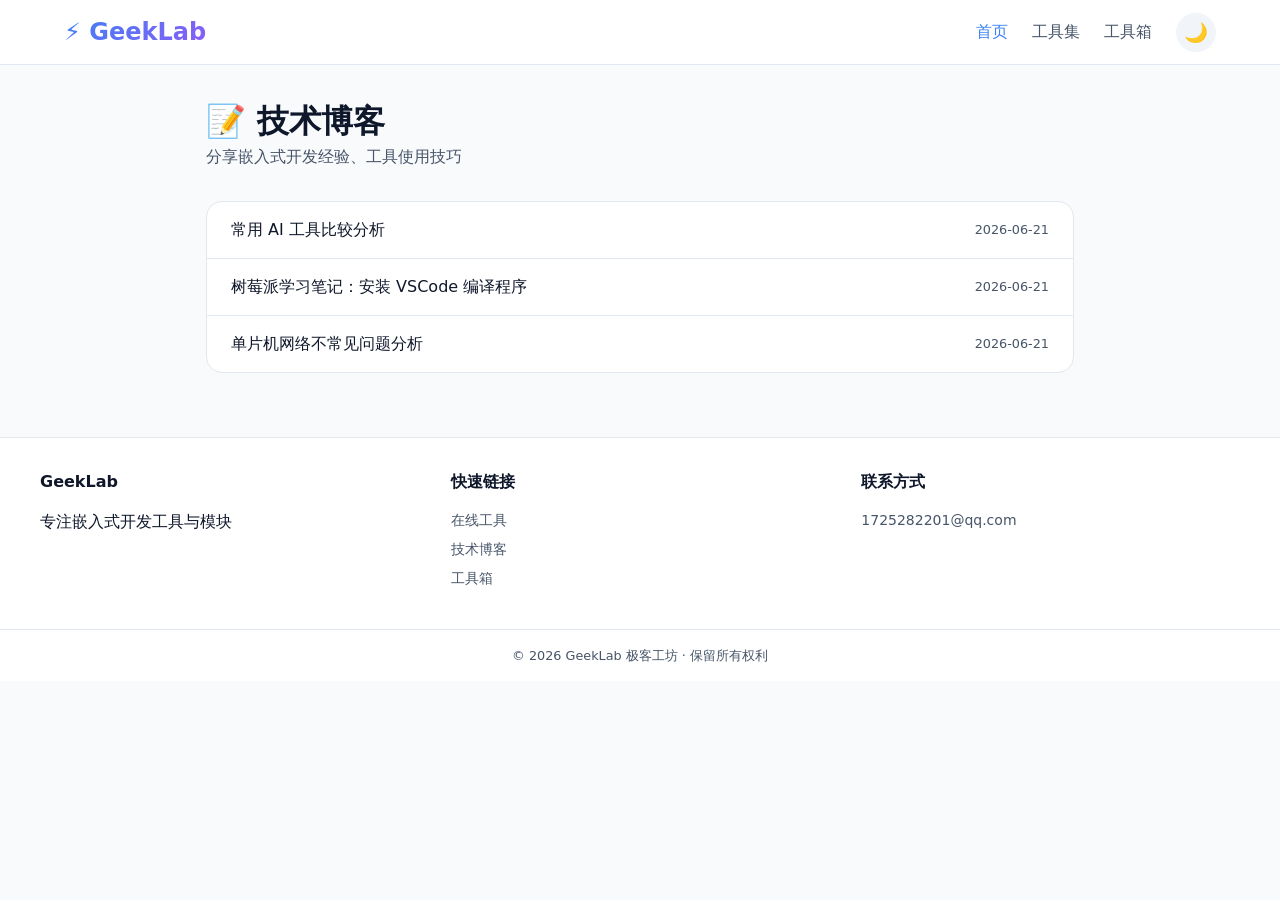
==== commit 9d43d62f: "修改联系方式" ====
--- a/index.html
+++ b/index.html
@@ -59,7 +59,7 @@
             </div>
             <div class="footer-section">
                 <h4>联系方式</h4>
-                <a href="mailto:geeklab@example.com">geeklab@example.com</a>
+                <a href="mailto:1725282201@qq.com">1725282201@qq.com</a>
             </div>
         </div>
         <div class="footer-bottom">
